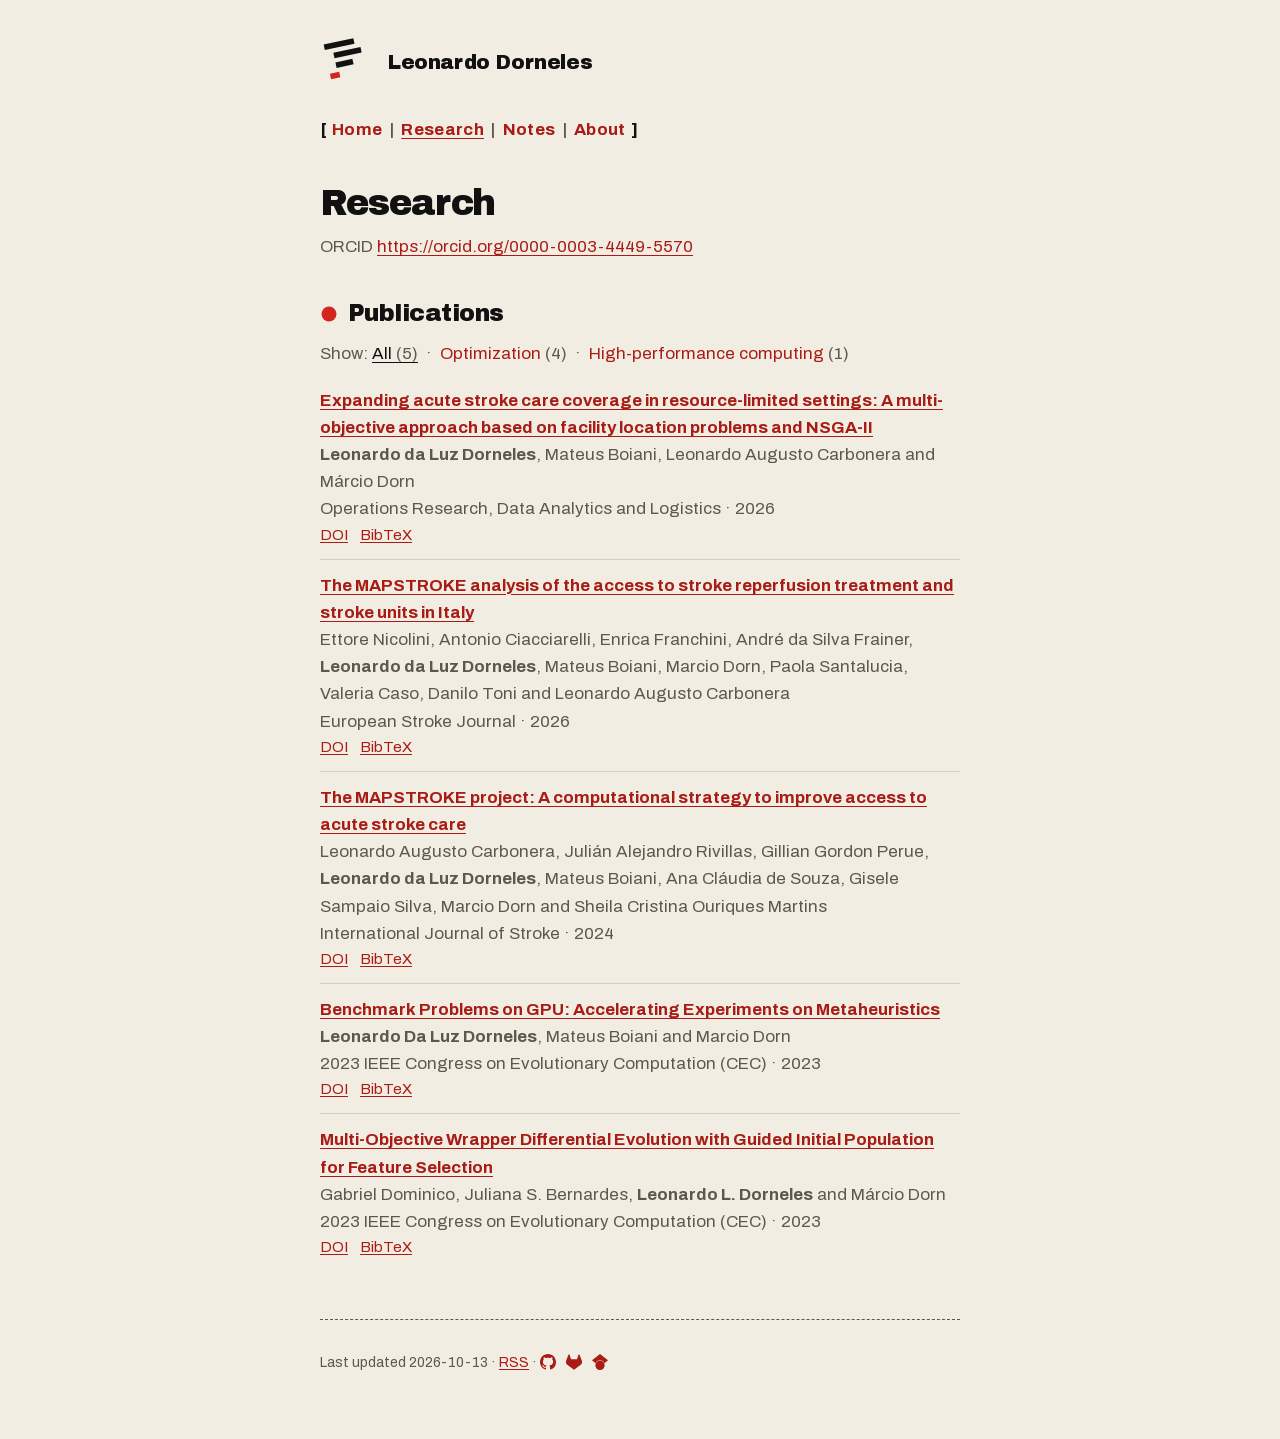
==== research.html @ 3d422a01 "Deploy 2026-10-13" ====
<!doctype html>
<html lang="en">
<head>
<meta charset="utf-8">
<meta name="viewport" content="width=device-width, initial-scale=1">
<title>Research · Leonardo Dorneles</title>
<meta name="description" content="Publications by Leonardo Dorneles.">
<link rel="stylesheet" href="assets/style.css">
<link rel="alternate" type="application/rss+xml" title="Notes" href="notes/feed.xml">
<link rel="me" href="https://orcid.org/0000-0003-4449-5570">
</head>
<body>
<div class="page">

  <header class="masthead">
    <a href="index.html" aria-label="Home">
      <svg class="mark" width="52" height="52" viewBox="0 0 120 120" aria-hidden="true">
        <!-- Lines of code as pure forms: three indented bars and a red cursor -->
        <g transform="rotate(-12 60 60) translate(0 -5)">
          <rect x="16" y="24" width="70" height="13" style="fill:var(--ink)"/>
          <rect x="34" y="47" width="64" height="13" style="fill:var(--ink)"/>
          <rect x="34" y="70" width="40" height="13" style="fill:var(--ink)"/>
          <rect x="16" y="93" width="22" height="13" style="fill:var(--red)"/>
        </g>
      </svg>
    </a>
    <div><a class="sitename" href="index.html">Leonardo Dorneles</a></div>
  </header>

  <nav aria-label="Site">
    <a href="index.html">Home</a><span class="sep">|</span><a href="research.html" aria-current="page">Research</a><span class="sep">|</span><a href="notes/index.html">Notes</a><span class="sep">|</span><a href="about.html">About</a>
  </nav>

  <h1 style="margin-top:2.5rem">Research</h1>
  <p class="muted" style="margin-top:0.5rem">ORCID <a href="https://orcid.org/0000-0003-4449-5570">https://orcid.org/0000-0003-4449-5570</a></p>

  <h2>
    <svg class="icon disc" width="18" height="18" viewBox="0 0 18 18" aria-hidden="true"><circle cx="9" cy="9" r="7.5" style="fill:var(--red)"/></svg>
    Publications
  </h2>
  <style>
#topic-optimization:checked ~ .pub:not(.t-optimization) { display: none; }
#topic-optimization:checked ~ .topic-filter label[for=topic-optimization],
#topic-optimization:focus-visible ~ .topic-filter label[for=topic-optimization] { color: var(--ink); text-decoration: underline; }
#topic-hpc:checked ~ .pub:not(.t-hpc) { display: none; }
#topic-hpc:checked ~ .topic-filter label[for=topic-hpc],
#topic-hpc:focus-visible ~ .topic-filter label[for=topic-hpc] { color: var(--ink); text-decoration: underline; }
#topic-all:checked ~ .topic-filter label[for=topic-all],
#topic-all:focus-visible ~ .topic-filter label[for=topic-all] { color: var(--ink); text-decoration: underline; }
  </style>
  <div class="pubs">
  <input type="radio" name="topic" id="topic-all" class="topic-radio" checked>
  <input type="radio" name="topic" id="topic-optimization" class="topic-radio">
  <input type="radio" name="topic" id="topic-hpc" class="topic-radio">
  <p class="topic-filter">Show: <label for="topic-all">All <span class="muted">(5)</span></label><span class="sep">·</span><label for="topic-optimization">Optimization <span class="muted">(4)</span></label><span class="sep">·</span><label for="topic-hpc">High-performance computing <span class="muted">(1)</span></label></p>
  <div class="pub t-optimization" id="dorneles2026expanding">
    <div class="title"><a href="https://doi.org/10.1016/j.ordal.2025.200488">Expanding acute stroke care coverage in resource-limited settings: A multi-objective approach based on facility location problems and NSGA-II</a></div>
    <div class="muted"><strong>Leonardo da Luz Dorneles</strong>, Mateus Boiani, Leonardo Augusto Carbonera and Márcio Dorn</div>
    <div class="muted">Operations Research, Data Analytics and Logistics · 2026</div>
    <div class="links"><a href="https://doi.org/10.1016/j.ordal.2025.200488">DOI</a><details><summary>BibTeX</summary><pre><code>@article{dorneles2026expanding,
  title     = {Expanding acute stroke care coverage in resource-limited settings: A multi-objective approach based on facility location problems and NSGA-II},
  author    = {Leonardo da Luz Dorneles and Mateus Boiani and Leonardo Augusto Carbonera and Márcio Dorn},
  year      = {2026},
  journal   = {Operations Research, Data Analytics and Logistics},
  doi       = {10.1016/j.ordal.2025.200488},
  url       = {https://doi.org/10.1016/j.ordal.2025.200488},
}</code></pre></details></div>
  </div>
  <div class="pub t-optimization" id="nicolini2026mapstroke">
    <div class="title"><a href="https://doi.org/10.1093/esj/aakaf030">The MAPSTROKE analysis of the access to stroke reperfusion treatment and stroke units in Italy</a></div>
    <div class="muted">Ettore Nicolini, Antonio Ciacciarelli, Enrica Franchini, André da Silva Frainer, <strong>Leonardo da Luz Dorneles</strong>, Mateus Boiani, Marcio Dorn, Paola Santalucia, Valeria Caso, Danilo Toni and Leonardo Augusto Carbonera</div>
    <div class="muted">European Stroke Journal · 2026</div>
    <div class="links"><a href="https://doi.org/10.1093/esj/aakaf030">DOI</a><details><summary>BibTeX</summary><pre><code>@article{nicolini2026mapstroke,
  title     = {The MAPSTROKE analysis of the access to stroke reperfusion treatment and stroke units in Italy},
  author    = {Ettore Nicolini and Antonio Ciacciarelli and Enrica Franchini and André da Silva Frainer and Leonardo da Luz Dorneles and Mateus Boiani and Marcio Dorn and Paola Santalucia and Valeria Caso and Danilo Toni and Leonardo Augusto Carbonera},
  year      = {2026},
  journal   = {European Stroke Journal},
  doi       = {10.1093/esj/aakaf030},
  url       = {https://doi.org/10.1093/esj/aakaf030},
}</code></pre></details></div>
  </div>
  <div class="pub t-optimization" id="carbonera2024mapstroke">
    <div class="title"><a href="https://doi.org/10.1177/17474930241234528">The MAPSTROKE project: A computational strategy to improve access to acute stroke care</a></div>
    <div class="muted">Leonardo Augusto Carbonera, Julián Alejandro Rivillas, Gillian Gordon Perue, <strong>Leonardo da Luz Dorneles</strong>, Mateus Boiani, Ana Cláudia de Souza, Gisele Sampaio Silva, Marcio Dorn and Sheila Cristina Ouriques Martins</div>
    <div class="muted">International Journal of Stroke · 2024</div>
    <div class="links"><a href="https://doi.org/10.1177/17474930241234528">DOI</a><details><summary>BibTeX</summary><pre><code>@article{carbonera2024mapstroke,
  title     = {The MAPSTROKE project: A computational strategy to improve access to acute stroke care},
  author    = {Leonardo Augusto Carbonera and Julián Alejandro Rivillas and Gillian Gordon Perue and Leonardo da Luz Dorneles and Mateus Boiani and Ana Cláudia de Souza and Gisele Sampaio Silva and Marcio Dorn and Sheila Cristina Ouriques Martins},
  year      = {2024},
  journal   = {International Journal of Stroke},
  doi       = {10.1177/17474930241234528},
  url       = {https://doi.org/10.1177/17474930241234528},
}</code></pre></details></div>
  </div>
  <div class="pub t-hpc" id="dorneles2023benchmark">
    <div class="title"><a href="http://dx.doi.org/10.1109/cec53210.2023.10254042">Benchmark Problems on GPU: Accelerating Experiments on Metaheuristics</a></div>
    <div class="muted"><strong>Leonardo Da Luz Dorneles</strong>, Mateus Boiani and Marcio Dorn</div>
    <div class="muted">2023 IEEE Congress on Evolutionary Computation (CEC) · 2023</div>
    <div class="links"><a href="https://doi.org/10.1109/cec53210.2023.10254042">DOI</a><details><summary>BibTeX</summary><pre><code>@inproceedings{dorneles2023benchmark,
  title     = {Benchmark Problems on GPU: Accelerating Experiments on Metaheuristics},
  author    = {Leonardo Da Luz Dorneles and Mateus Boiani and Marcio Dorn},
  year      = {2023},
  booktitle = {2023 IEEE Congress on Evolutionary Computation (CEC)},
  doi       = {10.1109/cec53210.2023.10254042},
  url       = {http://dx.doi.org/10.1109/cec53210.2023.10254042},
}</code></pre></details></div>
  </div>
  <div class="pub t-optimization" id="dominico2023multi">
    <div class="title"><a href="http://dx.doi.org/10.1109/cec53210.2023.10254085">Multi-Objective Wrapper Differential Evolution with Guided Initial Population for Feature Selection</a></div>
    <div class="muted">Gabriel Dominico, Juliana S. Bernardes, <strong>Leonardo L. Dorneles</strong> and Márcio Dorn</div>
    <div class="muted">2023 IEEE Congress on Evolutionary Computation (CEC) · 2023</div>
    <div class="links"><a href="https://doi.org/10.1109/cec53210.2023.10254085">DOI</a><details><summary>BibTeX</summary><pre><code>@inproceedings{dominico2023multi,
  title     = {Multi-Objective Wrapper Differential Evolution with Guided Initial Population for Feature Selection},
  author    = {Gabriel Dominico and Juliana S. Bernardes and Leonardo L. Dorneles and Márcio Dorn},
  year      = {2023},
  booktitle = {2023 IEEE Congress on Evolutionary Computation (CEC)},
  doi       = {10.1109/cec53210.2023.10254085},
  url       = {http://dx.doi.org/10.1109/cec53210.2023.10254085},
}</code></pre></details></div>
  </div>
  </div>

  <footer>
    <hr>
    <p>Last updated <time datetime="2026-10-13">2026-10-13</time> · <a href="notes/feed.xml">RSS</a> · <a class="code-link" href="https://github.com/leodorna" title="GitHub"><svg width="16" height="16" viewBox="0 0 16 16" role="img" aria-label="GitHub"><path d="M8 0C3.58 0 0 3.58 0 8c0 3.54 2.29 6.53 5.47 7.59.4.07.55-.17.55-.38 0-.19-.01-.82-.01-1.49-2.01.37-2.53-.49-2.69-.94-.09-.23-.48-.94-.82-1.13-.28-.15-.68-.52-.01-.53.63-.01 1.08.58 1.23.82.72 1.21 1.87.87 2.33.66.07-.52.28-.87.51-1.07-1.78-.2-3.64-.89-3.64-3.95 0-.87.31-1.59.82-2.15-.08-.2-.36-1.02.08-2.12 0 0 .67-.21 2.2.82.64-.18 1.32-.27 2-.27.68 0 1.36.09 2 .27 1.53-1.04 2.2-.82 2.2-.82.44 1.1.16 1.92.08 2.12.51.56.82 1.27.82 2.15 0 3.07-1.87 3.75-3.65 3.95.29.25.54.73.54 1.48 0 1.07-.01 1.93-.01 2.2 0 .21.15.46.55.38A8.013 8.013 0 0016 8c0-4.42-3.58-8-8-8z"/></svg></a> <a class="code-link" href="https://gitlab.com/leodorna" title="GitLab"><svg width="16" height="16" viewBox="0 0 24 24" role="img" aria-label="GitLab"><path d="m23.6 9.593-.033-.086L20.3.98a.851.851 0 0 0-.336-.405.875.875 0 0 0-1 .054.875.875 0 0 0-.29.44l-2.205 6.748H7.538L5.332 1.069a.857.857 0 0 0-.29-.441.875.875 0 0 0-1-.054.859.859 0 0 0-.336.405L.433 9.502l-.032.086a6.066 6.066 0 0 0 2.012 7.01l.011.009.03.021 4.976 3.727 2.462 1.863 1.5 1.132a1.009 1.009 0 0 0 1.22 0l1.499-1.132 2.462-1.863 5.006-3.749.013-.01a6.068 6.068 0 0 0 2.009-7.003z"/></svg></a> <a class="code-link" href="https://scholar.google.com/citations?user=B4XvSIcAAAAJ" title="Google Scholar"><svg width="16" height="16" viewBox="0 0 24 24" role="img" aria-label="Google Scholar"><path d="M5.242 13.769L0 9.5 12 0l12 9.5-5.242 4.269C17.548 11.249 14.978 9.5 12 9.5c-2.977 0-5.548 1.748-6.758 4.269zM12 10a7 7 0 1 0 0 14 7 7 0 0 0 0-14z"/></svg></a></p>
  </footer>

</div>
</body>
</html>
---- assets/style.css ----
/* leodorna — one stylesheet for the whole site. No framework, no build step.
   Tokens follow the Leodorna design system (paper, ink, red; Archivo; square corners). */

@font-face {
  font-family: "Archivo";
  src: url("fonts/archivo.woff2") format("woff2");
  font-weight: 400 700;
  font-display: swap;
}
@font-face {
  font-family: "Archivo Black";
  src: url("fonts/archivo-black.woff2") format("woff2");
  font-display: swap;
}

:root {
  --paper: #F2EDE3;
  --paper-raised: #E8E1D3;
  --line: #D6CDBC;
  --ink: #111111;
  --ink-muted: #5E574D;
  --red: #D2261E;
  --red-deep: #A81C15;
  --yellow: #F2B705;
  --blue: #1F4E9C;
  --display: "Archivo Black", "Archivo", system-ui, sans-serif;
  --body: "Archivo", system-ui, -apple-system, "Segoe UI", Roboto, sans-serif;
  color-scheme: light; /* always light: no dark mode */
}
* { box-sizing: border-box; }
html { -webkit-text-size-adjust: 100%; }
body {
  margin: 0;
  background: var(--paper);
  color: var(--ink);
  font: 400 1.0625rem/1.6 var(--body);
}

/* The page: one readable column, left-aligned like a hand-made homepage. */
.page {
  max-width: 42rem;
  margin: 0 auto;
  padding: 2rem 1rem 3rem;
  position: relative;
}

a { color: var(--red-deep); text-decoration: underline; text-underline-offset: 0.15em; }
a:hover { color: var(--ink); }
a:focus-visible { outline: 2px solid var(--ink); outline-offset: 2px; }

h1, h2, h3 { font-family: var(--display); font-weight: 400; letter-spacing: -0.02em; line-height: 1.15; }
h1 { font-size: clamp(1.6rem, 7vw, 2.25rem); margin: 0; letter-spacing: -0.03em; }
h2 { font-size: 1.5rem; margin: 2.5rem 0 0.75rem; display: flex; align-items: center; gap: 0.6rem; }
h3 { font-family: var(--body); font-weight: 700; font-size: 1.0625rem; letter-spacing: 0; margin: 0; }
p { margin: 0 0 1rem; }
small, .muted { color: var(--ink-muted); }

/* Header: the mark, your name, a one-line status, and the bracketed nav of the old web. */
.masthead { display: flex; align-items: center; gap: 1rem; }
.masthead svg { flex: none; }
.tagline { margin: 0.25rem 0 0; color: var(--ink-muted); }
/* [ Home | Research | … ]: brackets are drawn here, so they wrap together with the links on a phone. */
nav { margin: 1.5rem 0 0; font-weight: 700; letter-spacing: 0.02em; display: flex; flex-wrap: wrap; align-items: baseline; column-gap: 0.3rem; row-gap: 0.25rem; }
nav::before { content: "["; }
nav::after { content: "]"; }
nav a { text-decoration: none; }
nav a:hover, nav a[aria-current="page"] { text-decoration: underline; }
nav .sep { color: var(--ink-muted); padding: 0 0.15rem; }

hr { border: 0; border-top: 1.5px dashed var(--ink-muted); margin: 2rem 0; }

/* Lists of dated things: what's new, notes, publications. */
.dated { list-style: none; padding: 0; margin: 0; }
.dated li { display: grid; grid-template-columns: 6.5rem 1fr; gap: 0.75rem; padding: 0.35rem 0; }
.dated time { color: var(--ink-muted); font-variant-numeric: tabular-nums; }
/* About: contact, same two columns, a label instead of a date. */
.dated .label { color: var(--ink-muted); }
.credit { margin-top: 2.5rem; font-size: 0.875rem; color: var(--ink-muted); }
@media (max-width: 30rem) { .dated li { grid-template-columns: 1fr; gap: 0; } }

.pub { padding: 0.75rem 0; border-bottom: 1px solid var(--line); }
.pub:last-child { border-bottom: 0; }
.pub .title { font-weight: 700; }
.pub .links a { margin-right: 0.75rem; font-size: 0.9375rem; }
.pub .links { display: flex; flex-wrap: wrap; align-items: baseline; column-gap: 0.75rem; }
.pub .links a { margin-right: 0; }
/* BibTeX, opened in place with <details>: no JavaScript. */
details { font-size: 0.9375rem; }
summary { cursor: pointer; color: var(--red-deep); text-decoration: underline; text-underline-offset: 0.15em; list-style: none; }
summary::-webkit-details-marker { display: none; }
details[open] { flex-basis: 100%; }
details pre { background: var(--paper-raised); padding: 0.75rem; overflow-x: auto; font-size: 0.8125rem; line-height: 1.5; margin: 0.5rem 0 0; }
details pre code { background: none; padding: 0; }
/* Research: topic filter. Radios stay in the tab order but out of sight; their labels are the buttons. */
.topic-radio { position: absolute; opacity: 0; width: 1px; height: 1px; }
.topic-filter { margin: 0.5rem 0 0.5rem; color: var(--ink-muted); }
.topic-filter label { cursor: pointer; color: var(--red-deep); text-underline-offset: 0.15em; }
.topic-filter label:hover { color: var(--ink); }
.topic-filter .sep { padding: 0 0.5rem; }
h3.year { font-family: var(--display); font-weight: 400; color: var(--ink-muted); margin: 1.5rem 0 0; }
.projects h3 { margin-top: 1.25rem; }
h1 + .projects, h1 + p { margin-top: 0.75rem; }
.sitename { color: inherit; text-decoration: none; font-family: var(--display); font-size: 1.25rem; letter-spacing: -0.02em; }
.placeholder { background: var(--paper-raised); padding: 0 0.25rem; }

/* A raised panel, separated by tone, never by shadow. */
.panel { background: var(--paper-raised); padding: 1rem; }

/* Footer: last updated and a few links. */
/* Home: the intro paragraph, justified (hyphenation keeps the word gaps even). */
.intro { margin-top: 2rem; text-align: justify; hyphens: auto; }

/* About: the portrait (background removed, 320 px for sharp screens) sits beside the first paragraphs. */
.portrait { float: right; width: 160px; height: auto; margin: 0 0 1rem 1.5rem; }
@media (max-width: 30rem) { .portrait { width: 120px; margin-left: 1rem; } }

footer { margin-top: 3rem; font-size: 0.875rem; color: var(--ink-muted); }
footer .code-link svg { fill: currentColor; vertical-align: -0.2em; }
footer .code-link + .code-link { margin-left: 0.5em; }

/* Reading view for notes. */
article { max-width: 36rem; }
article .meta { color: var(--ink-muted); margin: 0.5rem 0 2rem; }
article p { font-size: 1.125rem; line-height: 1.7; }
article h2 { font-size: 1.25rem; }
article li { font-size: 1.125rem; line-height: 1.7; }
article h3 { margin: 1.5rem 0 0.25rem; }
blockquote { margin: 1.5rem 0; padding-left: 1rem; border-left: 4px solid var(--red); color: var(--ink-muted); }
code { font-size: 0.9em; background: var(--paper-raised); padding: 0 0.2em; }

/* Floating Suprematist forms, in the right margin on wide screens only (never behind text). */
.forms { display: none; }
@media (min-width: 68rem) {
  .forms { display: block; position: absolute; top: 5rem; left: 100%; margin-left: 2rem; pointer-events: none; }
}

/* ── Icon animations: icons only, once on load or on hover. Nothing loops. ── */

/* Section icons drift a few degrees into place; a hovered heading link tilts its icon. */
.icon { flex: none; transform-box: fill-box; transform-origin: center; animation: settle 500ms ease-out both; }
.icon.disc { animation-name: drop; }
@keyframes settle { from { transform: rotate(-25deg) translateY(-4px); opacity: 0; } to { transform: rotate(0); opacity: 1; } }
@keyframes drop { from { transform: translateY(-10px); opacity: 0; } to { transform: translateY(0); opacity: 1; } }
h2 a { color: inherit; text-decoration: none; }
h2:hover .icon { animation: wobble 400ms ease-in-out; }
@keyframes wobble { 0%, 100% { transform: rotate(0); } 35% { transform: rotate(-14deg); } 70% { transform: rotate(8deg); } }

/* The floating forms settle once too. Each form sits in an animated <g>, so the shape keeps its own tilt. */
.forms g { transform-box: fill-box; transform-origin: center; animation: settle 900ms ease-out both; }
.forms g:nth-child(2) { animation-delay: 120ms; }
.forms g:nth-child(3) { animation-delay: 240ms; }

@media (prefers-reduced-motion: reduce) {
  *, *::before, *::after { animation: none !important; transition: none !important; }
}
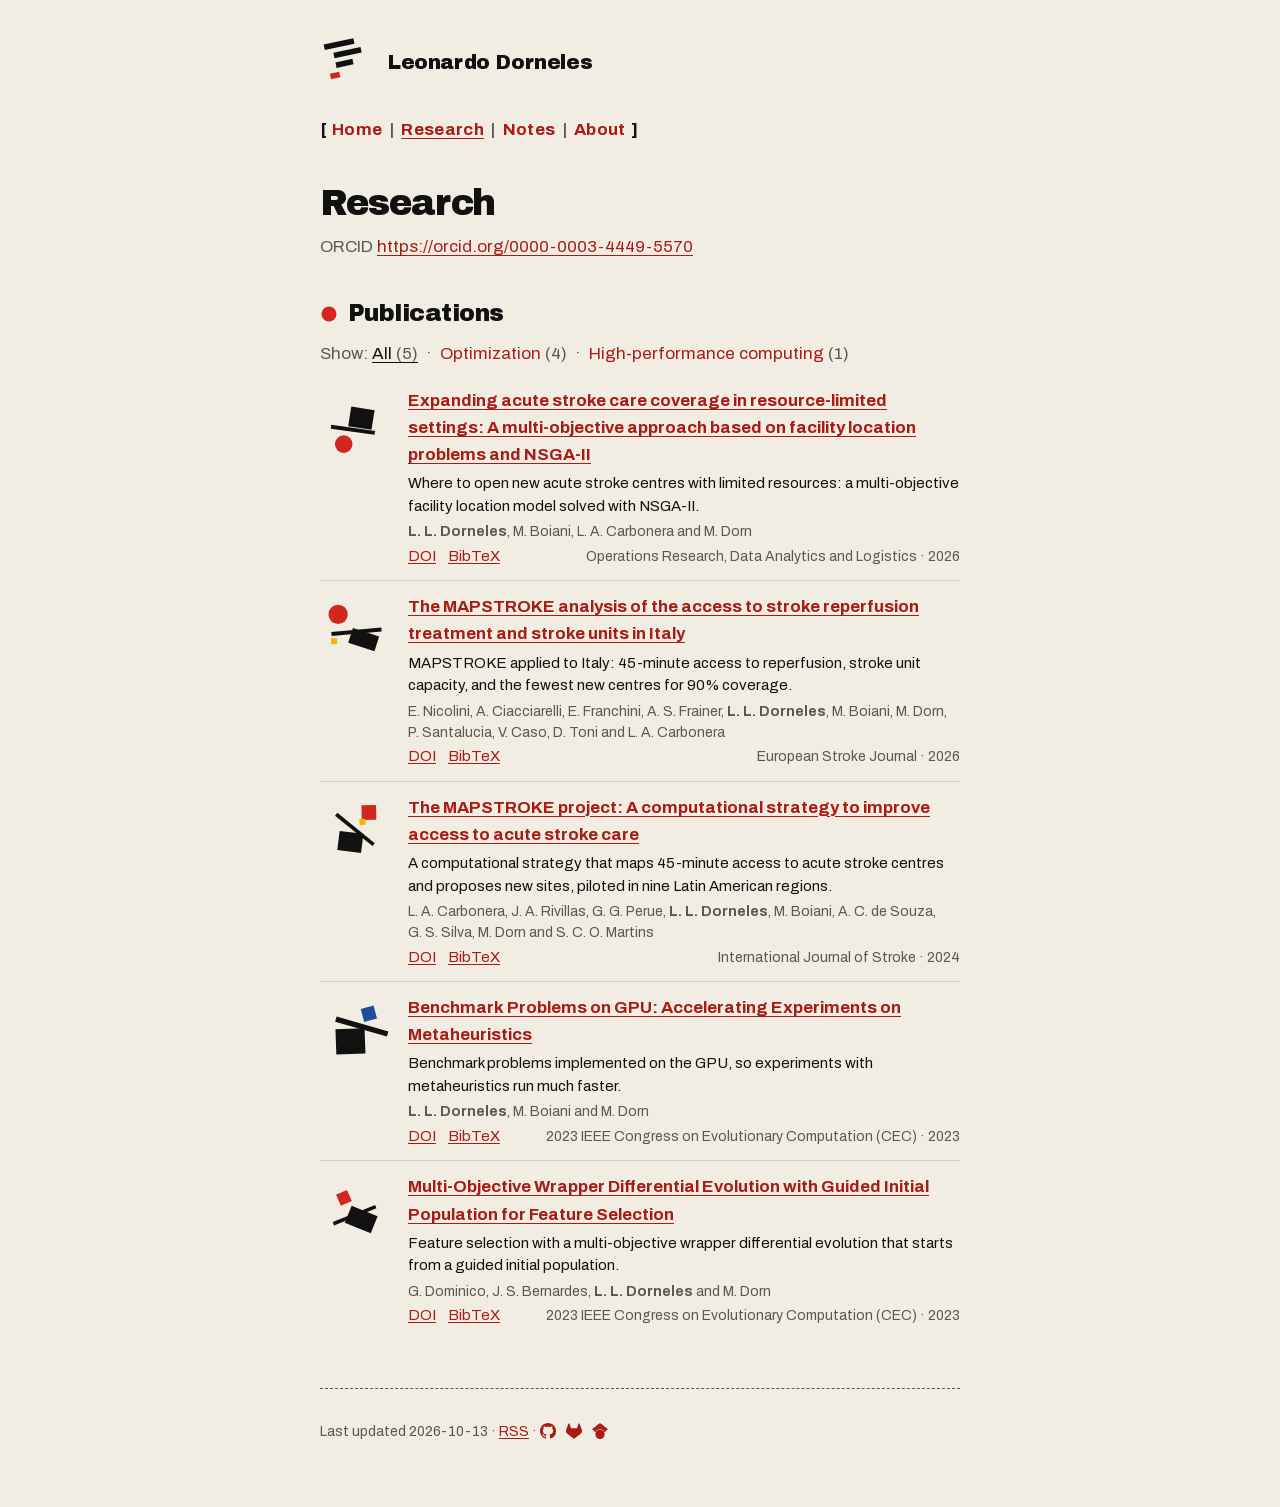
==== commit 58ace927: "Deploy 2026-10-13" ====
--- a/research.html
+++ b/research.html
@@ -53,10 +53,12 @@
   <input type="radio" name="topic" id="topic-optimization" class="topic-radio">
   <input type="radio" name="topic" id="topic-hpc" class="topic-radio">
   <p class="topic-filter">Show: <label for="topic-all">All <span class="muted">(5)</span></label><span class="sep">·</span><label for="topic-optimization">Optimization <span class="muted">(4)</span></label><span class="sep">·</span><label for="topic-hpc">High-performance computing <span class="muted">(1)</span></label></p>
-  <div class="pub t-optimization" id="dorneles2026expanding">
+  <div class="pub with-art t-optimization" id="dorneles2026expanding">
+    <svg class="art" width="72" height="72" viewBox="0 0 72 72" aria-hidden="true"><g class="bar"><rect x="10.8" y="37.9" width="44.2" height="3.9" transform="rotate(8 32.9 39.8)" style="fill:var(--ink)"/></g><g class="plane"><rect x="29.6" y="18.2" width="23.6" height="19.9" transform="rotate(9 41.3 28.1)" style="fill:var(--ink)"/></g><g class="accent"><circle cx="23.7" cy="54.1" r="8.8" style="fill:var(--red)"/></g></svg>
+    <div>
     <div class="title"><a href="https://doi.org/10.1016/j.ordal.2025.200488">Expanding acute stroke care coverage in resource-limited settings: A multi-objective approach based on facility location problems and NSGA-II</a></div>
-    <div class="muted"><strong>Leonardo da Luz Dorneles</strong>, Mateus Boiani, Leonardo Augusto Carbonera and Márcio Dorn</div>
-    <div class="muted">Operations Research, Data Analytics and Logistics · 2026</div>
+    <div class="summary">Where to open new acute stroke centres with limited resources: a multi-objective facility location model solved with NSGA-II.</div>
+    <div class="muted authors"><strong>L. L. Dorneles</strong>, M. Boiani, L. A. Carbonera and M. Dorn</div>
     <div class="links"><a href="https://doi.org/10.1016/j.ordal.2025.200488">DOI</a><details><summary>BibTeX</summary><pre><code>@article{dorneles2026expanding,
   title     = {Expanding acute stroke care coverage in resource-limited settings: A multi-objective approach based on facility location problems and NSGA-II},
   author    = {Leonardo da Luz Dorneles and Mateus Boiani and Leonardo Augusto Carbonera and Márcio Dorn},
@@ -64,12 +66,15 @@
   journal   = {Operations Research, Data Analytics and Logistics},
   doi       = {10.1016/j.ordal.2025.200488},
   url       = {https://doi.org/10.1016/j.ordal.2025.200488},
-}</code></pre></details></div>
+}</code></pre></details><span class="venue">Operations Research, Data Analytics and Logistics · 2026</span></div>
+    </div>
   </div>
-  <div class="pub t-optimization" id="nicolini2026mapstroke">
+  <div class="pub with-art t-optimization" id="nicolini2026mapstroke">
+    <svg class="art" width="72" height="72" viewBox="0 0 72 72" aria-hidden="true"><g class="bar"><rect x="11.4" y="33.8" width="50.2" height="4.0" transform="rotate(-5 36.5 35.8)" style="fill:var(--ink)"/></g><g class="plane"><rect x="29.9" y="36.0" width="27.6" height="15.3" transform="rotate(18 43.8 43.6)" style="fill:var(--ink)"/></g><g class="accent"><circle cx="18.1" cy="18.4" r="9.6" style="fill:var(--red)"/></g><rect x="11.1" y="42.2" width="6.0" height="6.0" transform="rotate(-1 14.1 45.2)" style="fill:var(--yellow)"/></svg>
+    <div>
     <div class="title"><a href="https://doi.org/10.1093/esj/aakaf030">The MAPSTROKE analysis of the access to stroke reperfusion treatment and stroke units in Italy</a></div>
-    <div class="muted">Ettore Nicolini, Antonio Ciacciarelli, Enrica Franchini, André da Silva Frainer, <strong>Leonardo da Luz Dorneles</strong>, Mateus Boiani, Marcio Dorn, Paola Santalucia, Valeria Caso, Danilo Toni and Leonardo Augusto Carbonera</div>
-    <div class="muted">European Stroke Journal · 2026</div>
+    <div class="summary">MAPSTROKE applied to Italy: 45-minute access to reperfusion, stroke unit capacity, and the fewest new centres for 90% coverage.</div>
+    <div class="muted authors">E. Nicolini, A. Ciacciarelli, E. Franchini, A. S. Frainer, <strong>L. L. Dorneles</strong>, M. Boiani, M. Dorn, P. Santalucia, V. Caso, D. Toni and L. A. Carbonera</div>
     <div class="links"><a href="https://doi.org/10.1093/esj/aakaf030">DOI</a><details><summary>BibTeX</summary><pre><code>@article{nicolini2026mapstroke,
   title     = {The MAPSTROKE analysis of the access to stroke reperfusion treatment and stroke units in Italy},
   author    = {Ettore Nicolini and Antonio Ciacciarelli and Enrica Franchini and André da Silva Frainer and Leonardo da Luz Dorneles and Mateus Boiani and Marcio Dorn and Paola Santalucia and Valeria Caso and Danilo Toni and Leonardo Augusto Carbonera},
@@ -77,12 +82,15 @@
   journal   = {European Stroke Journal},
   doi       = {10.1093/esj/aakaf030},
   url       = {https://doi.org/10.1093/esj/aakaf030},
-}</code></pre></details></div>
+}</code></pre></details><span class="venue">European Stroke Journal · 2026</span></div>
+    </div>
   </div>
-  <div class="pub t-optimization" id="carbonera2024mapstroke">
+  <div class="pub with-art t-optimization" id="carbonera2024mapstroke">
+    <svg class="art" width="72" height="72" viewBox="0 0 72 72" aria-hidden="true"><g class="plane"><rect x="18.4" y="35.3" width="23.9" height="19.2" transform="rotate(7 30.4 44.9)" style="fill:var(--ink)"/></g><g class="bar"><rect x="10.8" y="30.7" width="48.2" height="3.7" transform="rotate(39 35.0 32.5)" style="fill:var(--ink)"/></g><g class="accent"><rect x="41.6" y="8.2" width="14.6" height="14.6" transform="rotate(-1 48.9 15.5)" style="fill:var(--red)"/></g><rect x="39.5" y="21.9" width="6.0" height="6.0" transform="rotate(-9 42.5 24.9)" style="fill:var(--yellow)"/></svg>
+    <div>
     <div class="title"><a href="https://doi.org/10.1177/17474930241234528">The MAPSTROKE project: A computational strategy to improve access to acute stroke care</a></div>
-    <div class="muted">Leonardo Augusto Carbonera, Julián Alejandro Rivillas, Gillian Gordon Perue, <strong>Leonardo da Luz Dorneles</strong>, Mateus Boiani, Ana Cláudia de Souza, Gisele Sampaio Silva, Marcio Dorn and Sheila Cristina Ouriques Martins</div>
-    <div class="muted">International Journal of Stroke · 2024</div>
+    <div class="summary">A computational strategy that maps 45-minute access to acute stroke centres and proposes new sites, piloted in nine Latin American regions.</div>
+    <div class="muted authors">L. A. Carbonera, J. A. Rivillas, G. G. Perue, <strong>L. L. Dorneles</strong>, M. Boiani, A. C. de Souza, G. S. Silva, M. Dorn and S. C. O. Martins</div>
     <div class="links"><a href="https://doi.org/10.1177/17474930241234528">DOI</a><details><summary>BibTeX</summary><pre><code>@article{carbonera2024mapstroke,
   title     = {The MAPSTROKE project: A computational strategy to improve access to acute stroke care},
   author    = {Leonardo Augusto Carbonera and Julián Alejandro Rivillas and Gillian Gordon Perue and Leonardo da Luz Dorneles and Mateus Boiani and Ana Cláudia de Souza and Gisele Sampaio Silva and Marcio Dorn and Sheila Cristina Ouriques Martins},
@@ -90,12 +98,15 @@
   journal   = {International Journal of Stroke},
   doi       = {10.1177/17474930241234528},
   url       = {https://doi.org/10.1177/17474930241234528},
-}</code></pre></details></div>
+}</code></pre></details><span class="venue">International Journal of Stroke · 2024</span></div>
+    </div>
   </div>
-  <div class="pub t-hpc" id="dorneles2023benchmark">
+  <div class="pub with-art t-hpc" id="dorneles2023benchmark">
+    <svg class="art" width="72" height="72" viewBox="0 0 72 72" aria-hidden="true"><g class="bar"><rect x="14.8" y="26.9" width="53.9" height="5.3" transform="rotate(16 41.8 29.6)" style="fill:var(--ink)"/></g><g class="plane"><rect x="15.9" y="31.8" width="29.1" height="25.2" transform="rotate(-2 30.4 44.4)" style="fill:var(--ink)"/></g><g class="accent"><rect x="42.2" y="10.1" width="13.3" height="13.3" transform="rotate(-15 48.8 16.7)" style="fill:var(--blue)"/></g></svg>
+    <div>
     <div class="title"><a href="http://dx.doi.org/10.1109/cec53210.2023.10254042">Benchmark Problems on GPU: Accelerating Experiments on Metaheuristics</a></div>
-    <div class="muted"><strong>Leonardo Da Luz Dorneles</strong>, Mateus Boiani and Marcio Dorn</div>
-    <div class="muted">2023 IEEE Congress on Evolutionary Computation (CEC) · 2023</div>
+    <div class="summary">Benchmark problems implemented on the GPU, so experiments with metaheuristics run much faster.</div>
+    <div class="muted authors"><strong>L. L. Dorneles</strong>, M. Boiani and M. Dorn</div>
     <div class="links"><a href="https://doi.org/10.1109/cec53210.2023.10254042">DOI</a><details><summary>BibTeX</summary><pre><code>@inproceedings{dorneles2023benchmark,
   title     = {Benchmark Problems on GPU: Accelerating Experiments on Metaheuristics},
   author    = {Leonardo Da Luz Dorneles and Mateus Boiani and Marcio Dorn},
@@ -103,12 +114,15 @@
   booktitle = {2023 IEEE Congress on Evolutionary Computation (CEC)},
   doi       = {10.1109/cec53210.2023.10254042},
   url       = {http://dx.doi.org/10.1109/cec53210.2023.10254042},
-}</code></pre></details></div>
+}</code></pre></details><span class="venue">2023 IEEE Congress on Evolutionary Computation (CEC) · 2023</span></div>
+    </div>
   </div>
-  <div class="pub t-optimization" id="dominico2023multi">
+  <div class="pub with-art t-optimization" id="dominico2023multi">
+    <svg class="art" width="72" height="72" viewBox="0 0 72 72" aria-hidden="true"><g class="plane"><rect x="27.2" y="33.4" width="28.0" height="18.3" transform="rotate(22 41.2 42.5)" style="fill:var(--ink)"/></g><g class="bar"><rect x="11.7" y="36.4" width="45.7" height="3.6" transform="rotate(-22 34.6 38.1)" style="fill:var(--ink)"/></g><g class="accent"><rect x="18.0" y="14.9" width="12.0" height="12.0" transform="rotate(-24 24.0 21.0)" style="fill:var(--red)"/></g></svg>
+    <div>
     <div class="title"><a href="http://dx.doi.org/10.1109/cec53210.2023.10254085">Multi-Objective Wrapper Differential Evolution with Guided Initial Population for Feature Selection</a></div>
-    <div class="muted">Gabriel Dominico, Juliana S. Bernardes, <strong>Leonardo L. Dorneles</strong> and Márcio Dorn</div>
-    <div class="muted">2023 IEEE Congress on Evolutionary Computation (CEC) · 2023</div>
+    <div class="summary">Feature selection with a multi-objective wrapper differential evolution that starts from a guided initial population.</div>
+    <div class="muted authors">G. Dominico, J. S. Bernardes, <strong>L. L. Dorneles</strong> and M. Dorn</div>
     <div class="links"><a href="https://doi.org/10.1109/cec53210.2023.10254085">DOI</a><details><summary>BibTeX</summary><pre><code>@inproceedings{dominico2023multi,
   title     = {Multi-Objective Wrapper Differential Evolution with Guided Initial Population for Feature Selection},
   author    = {Gabriel Dominico and Juliana S. Bernardes and Leonardo L. Dorneles and Márcio Dorn},
@@ -116,7 +130,8 @@
   booktitle = {2023 IEEE Congress on Evolutionary Computation (CEC)},
   doi       = {10.1109/cec53210.2023.10254085},
   url       = {http://dx.doi.org/10.1109/cec53210.2023.10254085},
-}</code></pre></details></div>
+}</code></pre></details><span class="venue">2023 IEEE Congress on Evolutionary Computation (CEC) · 2023</span></div>
+    </div>
   </div>
   </div>
 
--- a/assets/style.css
+++ b/assets/style.css
@@ -81,9 +81,22 @@
 .pub { padding: 0.75rem 0; border-bottom: 1px solid var(--line); }
 .pub:last-child { border-bottom: 0; }
 .pub .title { font-weight: 700; }
+/* Research: a small Suprematist composition beside each paper (built from its key and topics). */
+.pub.with-art { display: grid; grid-template-columns: 72px minmax(0, 1fr); column-gap: 1rem; align-items: start; }
+.pub .art { display: block; width: 72px; height: 72px; margin-top: 0.2rem; }
+/* Hovering a paper sets its shapes in motion a little; they ease back when the pointer leaves. */
+.art g { transform-box: fill-box; transform-origin: center; transition: transform 450ms cubic-bezier(.2,.7,.2,1); }
+.pub:hover .art .plane, .pub:focus-within .art .plane { transform: rotate(-7deg); }
+.pub:hover .art .bar, .pub:focus-within .art .bar { transform: rotate(9deg); }
+.pub:hover .art .accent, .pub:focus-within .art .accent { transform: translate(-3px, 2px) scale(1.12); }
+@media (max-width: 30rem) { .pub.with-art { grid-template-columns: 48px minmax(0, 1fr); column-gap: 0.75rem; } .pub .art { width: 48px; height: 48px; } }
+.pub .summary { font-size: 0.9375rem; line-height: 1.5; margin: 0.25rem 0 0; }
+.pub .authors { font-size: 0.875rem; line-height: 1.5; margin: 0.25rem 0 0.1rem; }
 .pub .links a { margin-right: 0.75rem; font-size: 0.9375rem; }
 .pub .links { display: flex; flex-wrap: wrap; align-items: baseline; column-gap: 0.75rem; }
 .pub .links a { margin-right: 0; }
+.pub .venue { margin-left: auto; order: 3; text-align: right; font-size: 0.875rem; color: var(--ink-muted); }
+.pub .links details { order: 2; min-width: 0; max-width: 100%; }
 /* BibTeX, opened in place with <details>: no JavaScript. */
 details { font-size: 0.9375rem; }
 summary { cursor: pointer; color: var(--red-deep); text-decoration: underline; text-underline-offset: 0.15em; list-style: none; }
@@ -152,4 +165,5 @@
 
 @media (prefers-reduced-motion: reduce) {
   *, *::before, *::after { animation: none !important; transition: none !important; }
+  .art g { transform: none !important; }
 }
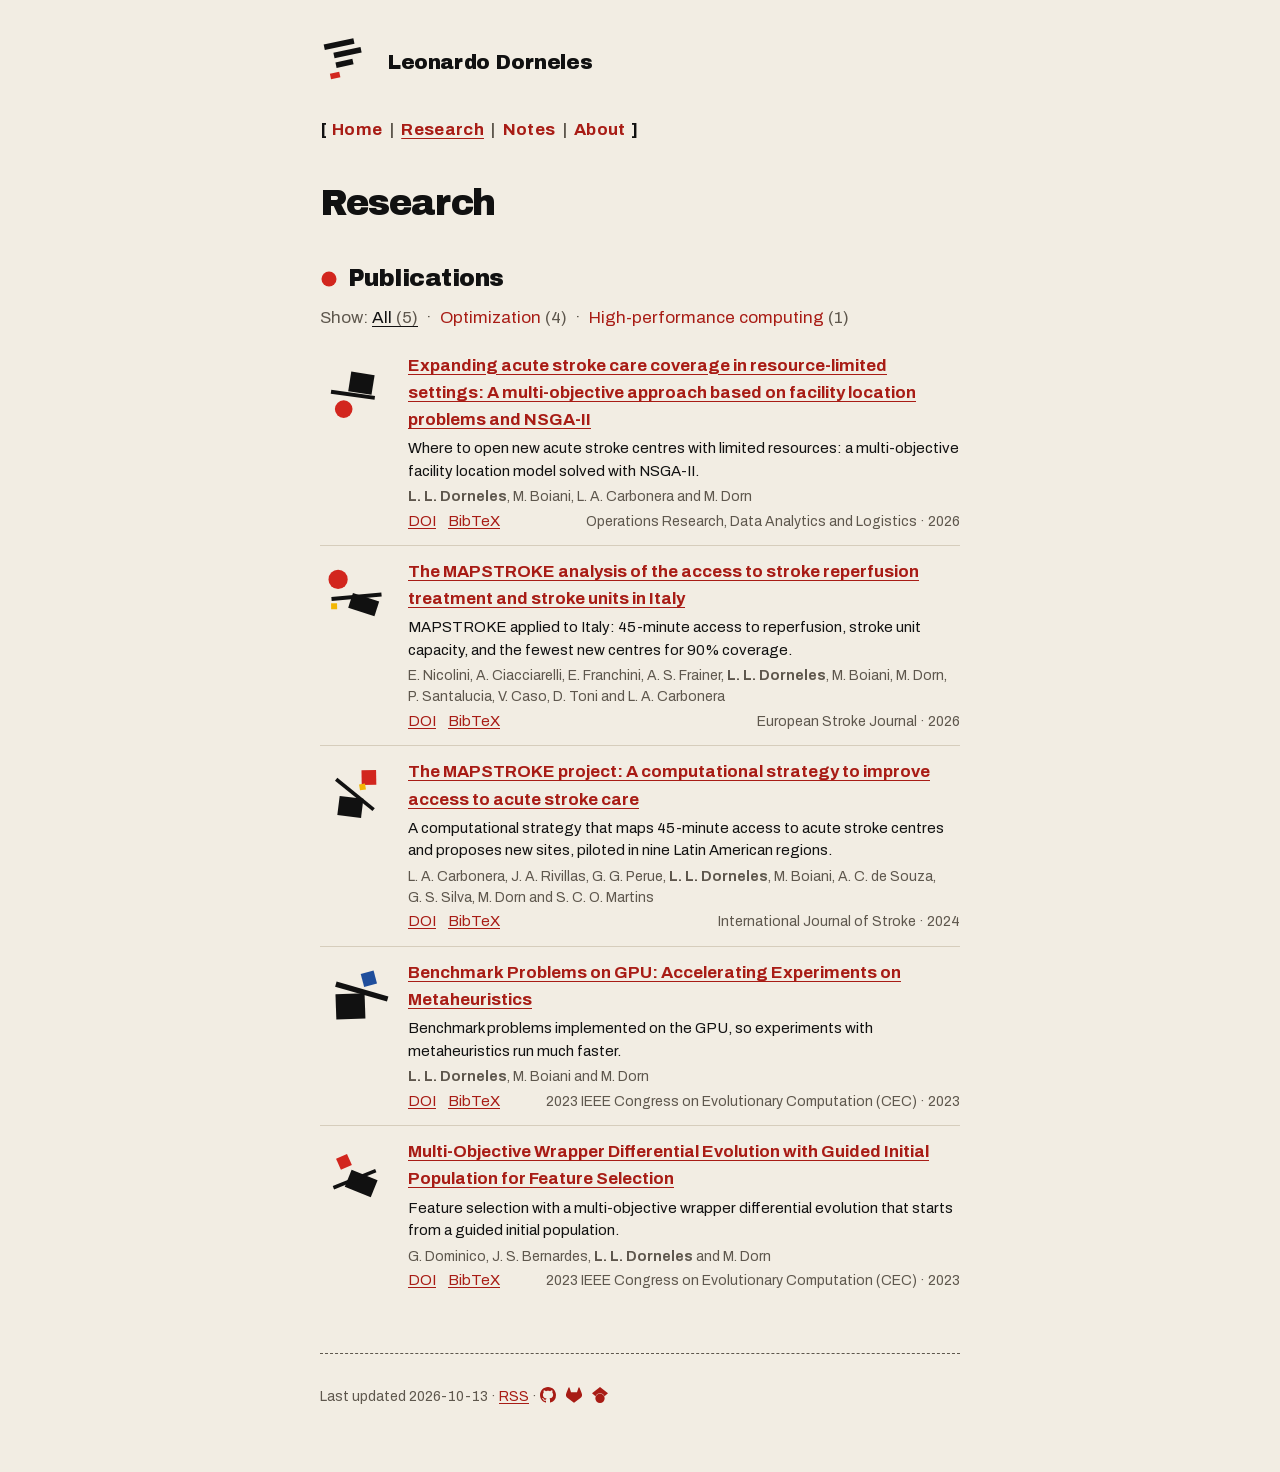
==== commit 996a7c51: "Deploy 2026-10-13" ====
--- a/research.html
+++ b/research.html
@@ -32,7 +32,6 @@
   </nav>
 
   <h1 style="margin-top:2.5rem">Research</h1>
-  <p class="muted" style="margin-top:0.5rem">ORCID <a href="https://orcid.org/0000-0003-4449-5570">https://orcid.org/0000-0003-4449-5570</a></p>
 
   <h2>
     <svg class="icon disc" width="18" height="18" viewBox="0 0 18 18" aria-hidden="true"><circle cx="9" cy="9" r="7.5" style="fill:var(--red)"/></svg>
--- a/assets/style.css
+++ b/assets/style.css
@@ -121,7 +121,9 @@
 
 /* Footer: last updated and a few links. */
 /* Home: the intro paragraph, justified (hyphenation keeps the word gaps even). */
-.intro { margin-top: 2rem; text-align: justify; hyphens: auto; }
+/* Home: the intro, slightly larger; justified, except on phones where the narrow column would stretch the gaps. */
+.intro { margin: 2.25rem 0 0; font-size: 1.125rem; line-height: 1.65; text-align: justify; hyphens: auto; }
+@media (max-width: 30rem) { .intro { text-align: left; } }
 
 /* About: the portrait (background removed, 320 px for sharp screens) sits beside the first paragraphs. */
 .portrait { float: right; width: 160px; height: auto; margin: 0 0 1rem 1.5rem; }
